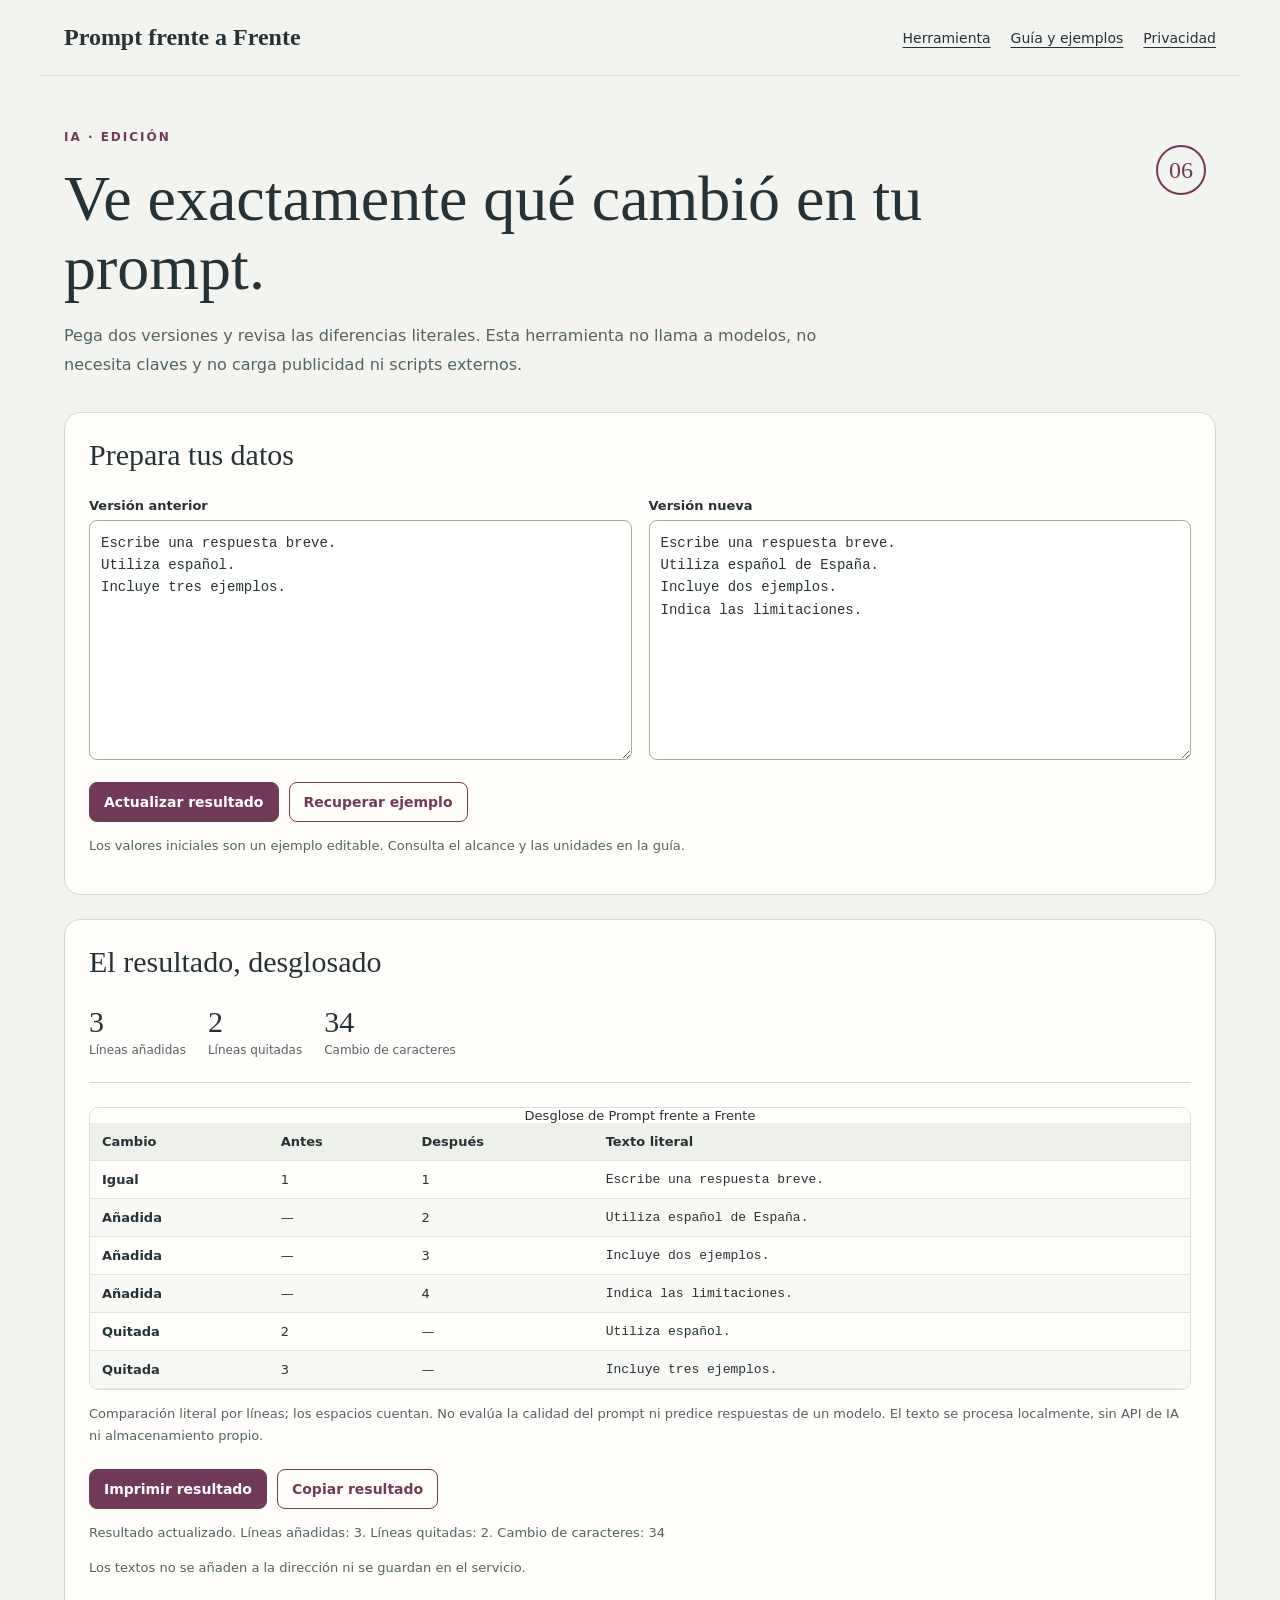
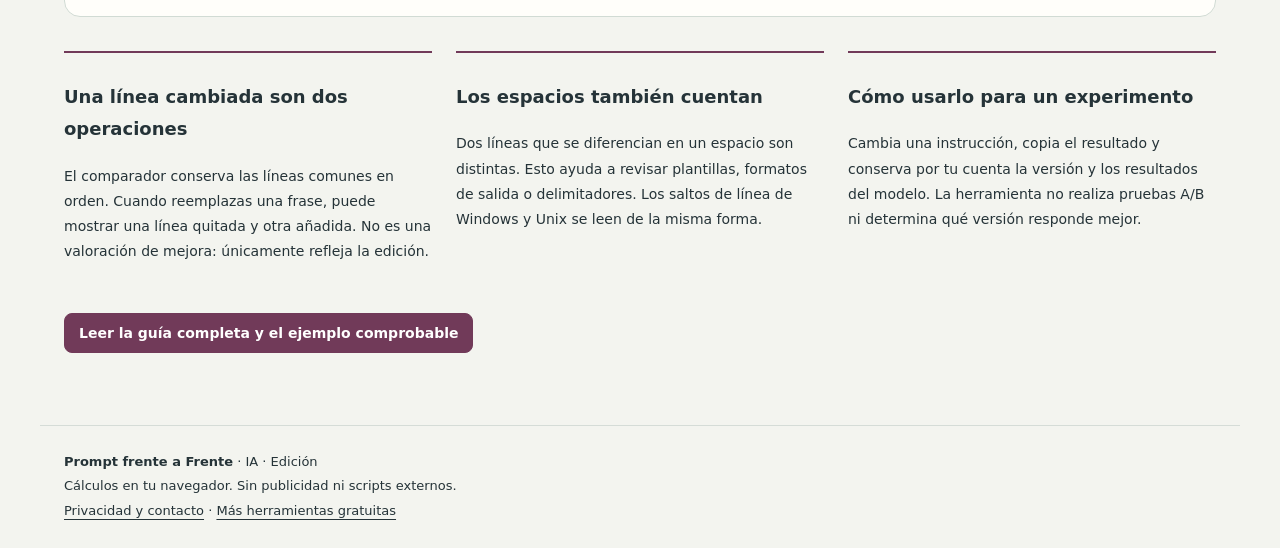
==== index.html @ 3a7e93ca "Publicar Prompt frente a Frente completa" ====
<!doctype html><html lang="es"><head><meta charset="utf-8"><meta name="viewport" content="width=device-width,initial-scale=1"><meta name="theme-color" content="#713a59"><title>Comparador local de prompts: diferencias línea por línea | Prompt frente a Frente</title><meta name="description" content="Compara dos versiones de un prompt por líneas. Ve añadidos, eliminados y caracteres sin API de IA, sin cuentas y sin guardar el texto en el servicio."><link rel="canonical" href="https://ilga25.github.io/prompt-frente-a-frente/"><link rel="icon" href="favicon.svg" type="image/svg+xml"><link rel="stylesheet" href="style.css"><style>:root{--accent:#713a59}</style><script src="math.js" defer></script><script src="app.js" defer></script><script id="tool-config" type="application/json">{"slug": "prompt-frente-a-frente", "name": "Prompt frente a Frente", "kind": "prompts", "category": "IA · Edición", "color": "#713a59", "noAds": true, "title": "Comparador local de prompts: diferencias línea por línea", "description": "Compara dos versiones de un prompt por líneas. Ve añadidos, eliminados y caracteres sin API de IA, sin cuentas y sin guardar el texto en el servicio.", "hero": "Ve exactamente qué cambió en tu prompt.", "intro": "Pega dos versiones y revisa las diferencias literales. Esta herramienta no llama a modelos, no necesita claves y no carga publicidad ni scripts externos.", "fields": [["before", "Versión anterior", "Escribe una respuesta breve.\nUtiliza español.\nIncluye tres ejemplos.", 0, 20000, "text"], ["after", "Versión nueva", "Escribe una respuesta breve.\nUtiliza español de España.\nIncluye dos ejemplos.\nIndica las limitaciones.", 0, 20000, "text"]], "guide": [["Una línea cambiada son dos operaciones", "El comparador conserva las líneas comunes en orden. Cuando reemplazas una frase, puede mostrar una línea quitada y otra añadida. No es una valoración de mejora: únicamente refleja la edición."], ["Los espacios también cuentan", "Dos líneas que se diferencian en un espacio son distintas. Esto ayuda a revisar plantillas, formatos de salida o delimitadores. Los saltos de línea de Windows y Unix se leen de la misma forma."], ["Cómo usarlo para un experimento", "Cambia una instrucción, copia el resultado y conserva por tu cuenta la versión y los resultados del modelo. La herramienta no realiza pruebas A/B ni determina qué versión responde mejor."], ["Procesamiento local", "La comparación se ejecuta en el navegador y no utiliza una API de IA. No guardamos los textos en una base de datos ni los añadimos al enlace. Esta web no incluye publicidad ni bibliotecas externas. El alojamiento sigue recibiendo los datos técnicos necesarios para servir la página."], ["Límites para mantenerlo ágil", "Admite hasta 20.000 caracteres y 250 líneas por versión. Para documentos mayores, divide el texto por secciones. El resultado puede imprimirse o copiarse como texto; comprueba dónde lo pegas si contiene información confidencial."], ["Ejemplo comprobable", "Si una versión tiene las líneas A y B, y la siguiente conserva A pero sustituye B por C, el resultado contiene una línea común, una eliminada y una añadida. No considera equivalentes B y C aunque signifiquen algo parecido."]]}</script><script type="application/ld+json">{"@context": "https://schema.org", "@type": "WebApplication", "name": "Prompt frente a Frente", "url": "https://ilga25.github.io/prompt-frente-a-frente/", "description": "Compara dos versiones de un prompt por líneas. Ve añadidos, eliminados y caracteres sin API de IA, sin cuentas y sin guardar el texto en el servicio.", "inLanguage": "es", "operatingSystem": "Any", "applicationCategory": "UtilitiesApplication", "offers": {"@type": "Offer", "price": "0", "priceCurrency": "EUR"}}</script></head><body class="prompt-tool"><a href="#main" class="skip">Saltar al contenido</a><header><a href="./">Prompt frente a Frente</a><nav aria-label="Principal"><a href="./">Herramienta</a><a href="guia.html">Guía y ejemplos</a><a href="privacidad.html">Privacidad</a></nav></header><main id="main"><section class="hero"><div class="badge" aria-hidden="true">06</div><p class="eyebrow">IA · Edición</p><h1>Ve exactamente qué cambió en tu prompt.</h1><p class="intro">Pega dos versiones y revisa las diferencias literales. Esta herramienta no llama a modelos, no necesita claves y no carga publicidad ni scripts externos.</p></section><div class="workspace"><section class="panel inputs"><h2>Prepara tus datos</h2><form id="form"><div class="fields"><label class="field text-field">Versión anterior<textarea id="before" maxlength="20000" spellcheck="false">Escribe una respuesta breve.
Utiliza español.
Incluye tres ejemplos.</textarea></label><label class="field text-field">Versión nueva<textarea id="after" maxlength="20000" spellcheck="false">Escribe una respuesta breve.
Utiliza español de España.
Incluye dos ejemplos.
Indica las limitaciones.</textarea></label></div><div class="actions"><button type="submit">Actualizar resultado</button><button id="reset" class="secondary" type="button">Recuperar ejemplo</button></div></form><p class="small">Los valores iniciales son un ejemplo editable. Consulta el alcance y las unidades en la guía.</p></section><section class="panel output"><h2>El resultado, desglosado</h2><noscript>Activa JavaScript para utilizar la herramienta. La guía se puede consultar sin JavaScript.</noscript><p id="error" role="alert" hidden></p><div id="result"><div id="metrics" class="metrics"></div><div class="table-wrap"><table><caption>Desglose de Prompt frente a Frente</caption><thead><tr id="head-row"></tr></thead><tbody id="body-rows"></tbody></table></div><p id="note" class="small"></p></div><div class="actions"><button id="print" type="button">Imprimir resultado</button><button id="copy" type="button" class="secondary">Copiar resultado</button></div><p id="feedback" role="status" class="small"></p><textarea id="copy-field" aria-label="Contenido para copiar" readonly hidden></textarea><p id="status" role="status" class="small"></p><p class="small share-note">Los textos no se añaden a la dirección ni se guardan en el servicio.</p></section></div><section class="cards"><article><h3>Una línea cambiada son dos operaciones</h3><p>El comparador conserva las líneas comunes en orden. Cuando reemplazas una frase, puede mostrar una línea quitada y otra añadida. No es una valoración de mejora: únicamente refleja la edición.</p></article><article><h3>Los espacios también cuentan</h3><p>Dos líneas que se diferencian en un espacio son distintas. Esto ayuda a revisar plantillas, formatos de salida o delimitadores. Los saltos de línea de Windows y Unix se leen de la misma forma.</p></article><article><h3>Cómo usarlo para un experimento</h3><p>Cambia una instrucción, copia el resultado y conserva por tu cuenta la versión y los resultados del modelo. La herramienta no realiza pruebas A/B ni determina qué versión responde mejor.</p></article></section><p class="guide-link"><a class="button" href="guia.html">Leer la guía completa y el ejemplo comprobable</a></p></main><footer><strong>Prompt frente a Frente</strong> · IA · Edición<br>Cálculos en tu navegador. Sin publicidad ni scripts externos.<br><a href="privacidad.html">Privacidad y contacto</a> · <a href="https://ilga25.github.io/herramientas.html">Más herramientas gratuitas</a></footer></body></html>
---- style.css ----
:root{font-family:system-ui,sans-serif;color:#253338;background:#f3f4ef;font-synthesis:none;--accent:#155e63}*{box-sizing:border-box}body{margin:0}a{color:inherit;text-underline-offset:4px}header,main,footer{max-width:1200px;margin:auto;padding:24px}header{display:flex;justify-content:space-between;align-items:center;gap:20px;border-bottom:1px solid #d5dcd7}header>a{font:700 24px Georgia,serif;text-decoration:none}nav{display:flex;flex-wrap:wrap;gap:20px;font-size:14px}.eyebrow{text-transform:uppercase;letter-spacing:2px;font-size:12px;color:var(--accent);font-weight:750;margin-top:30px}h1{font:clamp(40px,5vw,65px)/1.08 Georgia,serif;font-weight:400;max-width:900px;margin:20px 0}h2{font:30px/1.2 Georgia,serif}h3{font-size:18px}.intro{max-width:760px;line-height:1.8;color:#526265}.hero{position:relative;padding-right:70px}.badge{position:absolute;right:10px;top:15px;width:50px;height:50px;border:2px solid var(--accent);color:var(--accent);border-radius:50%;display:grid;place-items:center;font:24px Georgia,serif}.workspace{display:grid;grid-template-columns:minmax(300px,.75fr) minmax(430px,1.35fr);gap:24px;margin:32px 0}.panel{min-width:0;background:#fffefa;border:1px solid #d1dbd4;border-radius:16px;padding:24px}.panel h2{margin-top:0}.fields{display:grid;grid-template-columns:1fr 1fr;gap:17px}.field{font-size:13px;font-weight:650;display:block}.field input,.field select,.field textarea{display:block;width:100%;min-width:0;margin:7px 0 0;border:1px solid #9eaea5;border-radius:8px;background:white;font:16px system-ui;color:#253338;padding:11px}.field textarea{min-height:240px;resize:vertical;font:14px/1.6 ui-monospace,monospace}.text-field{grid-column:1/-1}input:focus,textarea:focus,button:focus-visible{outline:3px solid color-mix(in srgb,var(--accent) 35%,white);outline-offset:2px}.actions{display:flex;gap:10px;flex-wrap:wrap;margin-top:22px}button,.button{border:1px solid var(--accent);border-radius:8px;background:var(--accent);color:white;padding:11px 14px;font:600 14px system-ui;cursor:pointer;text-decoration:none;display:inline-block}button.secondary{background:transparent;color:var(--accent)}button:disabled{opacity:.45;cursor:default}.small{font-size:13px;line-height:1.7;color:#526265}.metrics{display:flex;flex-wrap:wrap;gap:22px;padding:0 0 24px;border-bottom:1px solid #d1dbd4;margin-bottom:24px}.metrics div{max-width:100%}.metrics strong{display:block;font:30px Georgia,serif;overflow-wrap:anywhere}.metrics span{font-size:12px;color:#526265}.table-wrap{overflow:auto;max-height:680px;border:1px solid #dae0da;border-radius:9px}table{border-collapse:collapse;width:100%;font-size:13px}th,td{border-bottom:1px solid #e0e6e0;padding:11px 12px;text-align:left;vertical-align:top}thead{background:#eef1e9;position:sticky;top:0}tbody th{font-weight:600}tbody tr:nth-child(even){background:#f8f9f4}td{white-space:pre-wrap;overflow-wrap:anywhere;max-width:500px}#error{background:#fbece3;color:#833e20;border-left:4px solid #af5b32;padding:18px;line-height:1.6}#copy-field{width:100%;min-height:100px;font:13px monospace}.reading{max-width:790px;line-height:1.85}.reading h2{margin-top:34px}.cards{display:grid;grid-template-columns:repeat(3,1fr);gap:24px;margin:34px 0}.cards article{border-top:2px solid var(--accent);padding-top:10px;font-size:14px;line-height:1.8}footer{border-top:1px solid #d5dcd7;margin-top:32px;font-size:13px;line-height:1.9}.skip{position:absolute;top:-100px}.skip:focus{top:10px;background:white;padding:14px;z-index:10}[hidden]{display:none!important}.prompt-tool .workspace{grid-template-columns:1fr}.prompt-tool .fields{grid-template-columns:1fr 1fr}.prompt-tool .text-field{grid-column:auto}.prompt-tool .table-wrap td:last-child{min-width:280px;max-width:750px;font-family:ui-monospace,monospace}.prompt-tool .table-wrap{max-height:800px}@media(max-width:850px){.workspace{grid-template-columns:1fr}.cards{grid-template-columns:1fr}.prompt-tool .fields{grid-template-columns:1fr}.hero{padding-right:0}.badge{display:none}header{align-items:flex-start;flex-direction:column}h1{font-size:43px}}@media(max-width:420px){header,main,footer{padding:18px}.panel{padding:17px}.fields{grid-template-columns:1fr}nav{gap:14px}}@media print{body{background:white}header,footer,.hero,.inputs,.actions,.small.share-note,.cards,#feedback,#copy-field,.guide-link{display:none}.workspace{display:block}.panel{border:0;padding:0}.table-wrap{max-height:none;overflow:visible;border:0}thead{position:static}tr{break-inside:avoid}table{font-size:10px}main{padding:0}.metrics strong{font-size:24px}}
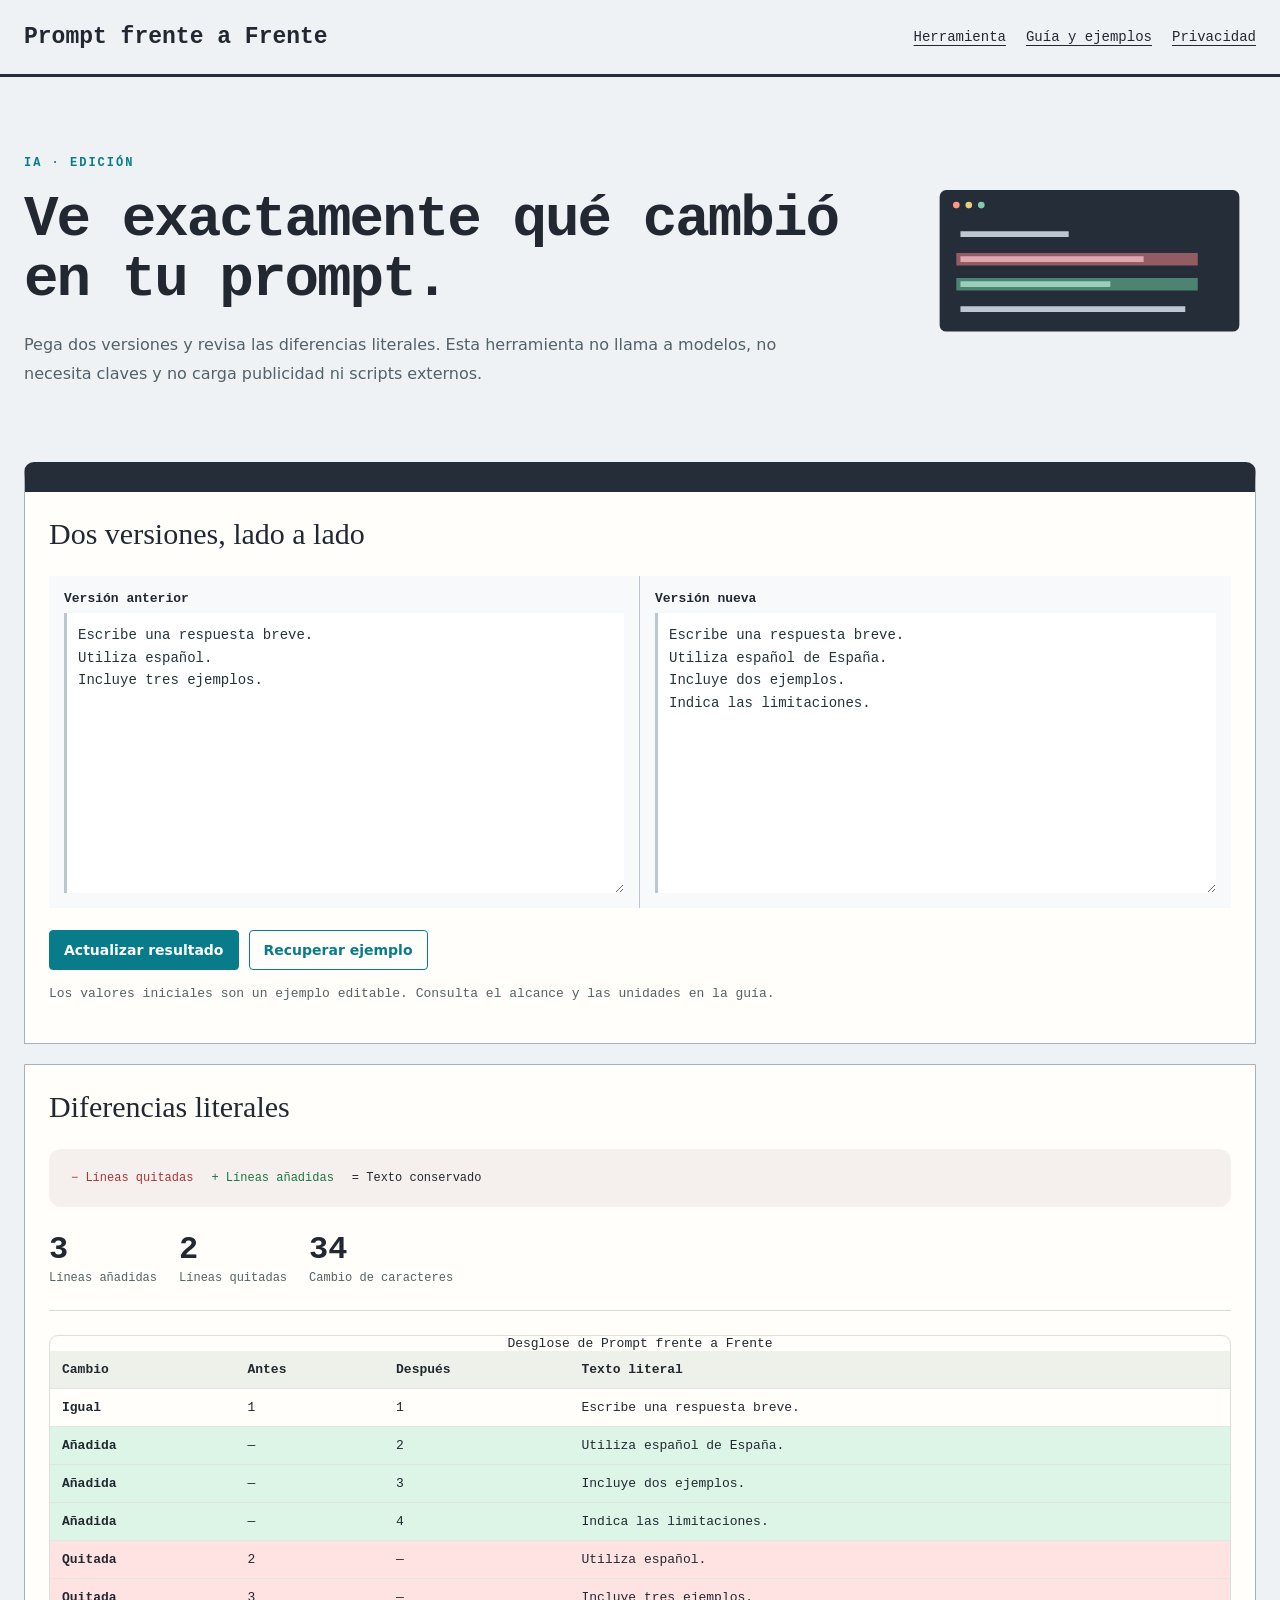
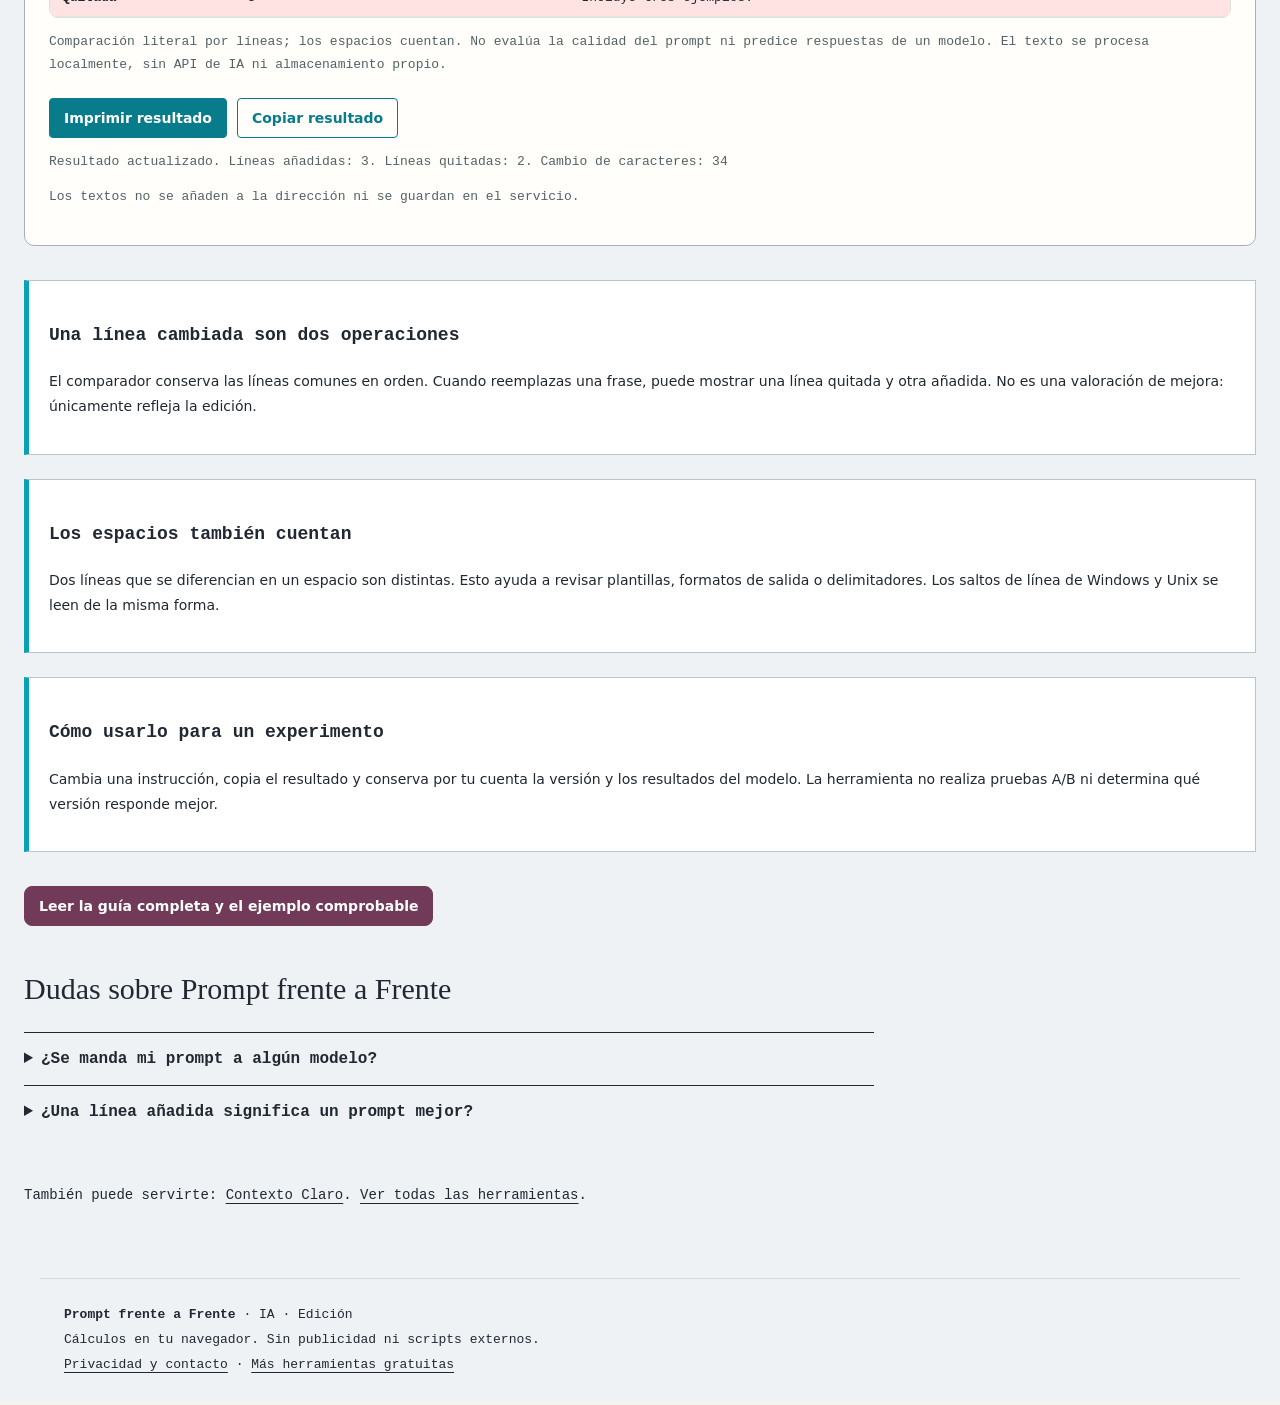
==== commit 825c4e75: "Identidad visual y SEO de Prompt frente a Frente" ====
--- a/index.html
+++ b/index.html
@@ -1,6 +1,6 @@
-<!doctype html><html lang="es"><head><meta charset="utf-8"><meta name="viewport" content="width=device-width,initial-scale=1"><meta name="theme-color" content="#713a59"><title>Comparador local de prompts: diferencias línea por línea | Prompt frente a Frente</title><meta name="description" content="Compara dos versiones de un prompt por líneas. Ve añadidos, eliminados y caracteres sin API de IA, sin cuentas y sin guardar el texto en el servicio."><link rel="canonical" href="https://ilga25.github.io/prompt-frente-a-frente/"><link rel="icon" href="favicon.svg" type="image/svg+xml"><link rel="stylesheet" href="style.css"><style>:root{--accent:#713a59}</style><script src="math.js" defer></script><script src="app.js" defer></script><script id="tool-config" type="application/json">{"slug": "prompt-frente-a-frente", "name": "Prompt frente a Frente", "kind": "prompts", "category": "IA · Edición", "color": "#713a59", "noAds": true, "title": "Comparador local de prompts: diferencias línea por línea", "description": "Compara dos versiones de un prompt por líneas. Ve añadidos, eliminados y caracteres sin API de IA, sin cuentas y sin guardar el texto en el servicio.", "hero": "Ve exactamente qué cambió en tu prompt.", "intro": "Pega dos versiones y revisa las diferencias literales. Esta herramienta no llama a modelos, no necesita claves y no carga publicidad ni scripts externos.", "fields": [["before", "Versión anterior", "Escribe una respuesta breve.\nUtiliza español.\nIncluye tres ejemplos.", 0, 20000, "text"], ["after", "Versión nueva", "Escribe una respuesta breve.\nUtiliza español de España.\nIncluye dos ejemplos.\nIndica las limitaciones.", 0, 20000, "text"]], "guide": [["Una línea cambiada son dos operaciones", "El comparador conserva las líneas comunes en orden. Cuando reemplazas una frase, puede mostrar una línea quitada y otra añadida. No es una valoración de mejora: únicamente refleja la edición."], ["Los espacios también cuentan", "Dos líneas que se diferencian en un espacio son distintas. Esto ayuda a revisar plantillas, formatos de salida o delimitadores. Los saltos de línea de Windows y Unix se leen de la misma forma."], ["Cómo usarlo para un experimento", "Cambia una instrucción, copia el resultado y conserva por tu cuenta la versión y los resultados del modelo. La herramienta no realiza pruebas A/B ni determina qué versión responde mejor."], ["Procesamiento local", "La comparación se ejecuta en el navegador y no utiliza una API de IA. No guardamos los textos en una base de datos ni los añadimos al enlace. Esta web no incluye publicidad ni bibliotecas externas. El alojamiento sigue recibiendo los datos técnicos necesarios para servir la página."], ["Límites para mantenerlo ágil", "Admite hasta 20.000 caracteres y 250 líneas por versión. Para documentos mayores, divide el texto por secciones. El resultado puede imprimirse o copiarse como texto; comprueba dónde lo pegas si contiene información confidencial."], ["Ejemplo comprobable", "Si una versión tiene las líneas A y B, y la siguiente conserva A pero sustituye B por C, el resultado contiene una línea común, una eliminada y una añadida. No considera equivalentes B y C aunque signifiquen algo parecido."]]}</script><script type="application/ld+json">{"@context": "https://schema.org", "@type": "WebApplication", "name": "Prompt frente a Frente", "url": "https://ilga25.github.io/prompt-frente-a-frente/", "description": "Compara dos versiones de un prompt por líneas. Ve añadidos, eliminados y caracteres sin API de IA, sin cuentas y sin guardar el texto en el servicio.", "inLanguage": "es", "operatingSystem": "Any", "applicationCategory": "UtilitiesApplication", "offers": {"@type": "Offer", "price": "0", "priceCurrency": "EUR"}}</script></head><body class="prompt-tool"><a href="#main" class="skip">Saltar al contenido</a><header><a href="./">Prompt frente a Frente</a><nav aria-label="Principal"><a href="./">Herramienta</a><a href="guia.html">Guía y ejemplos</a><a href="privacidad.html">Privacidad</a></nav></header><main id="main"><section class="hero"><div class="badge" aria-hidden="true">06</div><p class="eyebrow">IA · Edición</p><h1>Ve exactamente qué cambió en tu prompt.</h1><p class="intro">Pega dos versiones y revisa las diferencias literales. Esta herramienta no llama a modelos, no necesita claves y no carga publicidad ni scripts externos.</p></section><div class="workspace"><section class="panel inputs"><h2>Prepara tus datos</h2><form id="form"><div class="fields"><label class="field text-field">Versión anterior<textarea id="before" maxlength="20000" spellcheck="false">Escribe una respuesta breve.
+<!doctype html><html lang="es"><head><meta charset="utf-8"><meta name="viewport" content="width=device-width,initial-scale=1"><meta name="theme-color" content="#713a59"><title>Comparador local de prompts: diferencias línea por línea | Prompt frente a Frente</title><meta name="description" content="Compara dos versiones de un prompt por líneas. Ve añadidos, eliminados y caracteres sin API de IA, sin cuentas y sin guardar el texto en el servicio."><link rel="canonical" href="https://ilga25.github.io/prompt-frente-a-frente/"><link rel="icon" href="favicon.svg" type="image/svg+xml"><link rel="stylesheet" href="style.css"><style>:root{--accent:#713a59}</style><script src="math.js" defer></script><script src="app.js" defer></script><script id="tool-config" type="application/json">{"slug": "prompt-frente-a-frente", "name": "Prompt frente a Frente", "kind": "prompts", "category": "IA · Edición", "color": "#713a59", "noAds": true, "title": "Comparador local de prompts: diferencias línea por línea", "description": "Compara dos versiones de un prompt por líneas. Ve añadidos, eliminados y caracteres sin API de IA, sin cuentas y sin guardar el texto en el servicio.", "hero": "Ve exactamente qué cambió en tu prompt.", "intro": "Pega dos versiones y revisa las diferencias literales. Esta herramienta no llama a modelos, no necesita claves y no carga publicidad ni scripts externos.", "fields": [["before", "Versión anterior", "Escribe una respuesta breve.\nUtiliza español.\nIncluye tres ejemplos.", 0, 20000, "text"], ["after", "Versión nueva", "Escribe una respuesta breve.\nUtiliza español de España.\nIncluye dos ejemplos.\nIndica las limitaciones.", 0, 20000, "text"]], "guide": [["Una línea cambiada son dos operaciones", "El comparador conserva las líneas comunes en orden. Cuando reemplazas una frase, puede mostrar una línea quitada y otra añadida. No es una valoración de mejora: únicamente refleja la edición."], ["Los espacios también cuentan", "Dos líneas que se diferencian en un espacio son distintas. Esto ayuda a revisar plantillas, formatos de salida o delimitadores. Los saltos de línea de Windows y Unix se leen de la misma forma."], ["Cómo usarlo para un experimento", "Cambia una instrucción, copia el resultado y conserva por tu cuenta la versión y los resultados del modelo. La herramienta no realiza pruebas A/B ni determina qué versión responde mejor."], ["Procesamiento local", "La comparación se ejecuta en el navegador y no utiliza una API de IA. No guardamos los textos en una base de datos ni los añadimos al enlace. Esta web no incluye publicidad ni bibliotecas externas. El alojamiento sigue recibiendo los datos técnicos necesarios para servir la página."], ["Límites para mantenerlo ágil", "Admite hasta 20.000 caracteres y 250 líneas por versión. Para documentos mayores, divide el texto por secciones. El resultado puede imprimirse o copiarse como texto; comprueba dónde lo pegas si contiene información confidencial."], ["Ejemplo comprobable", "Si una versión tiene las líneas A y B, y la siguiente conserva A pero sustituye B por C, el resultado contiene una línea común, una eliminada y una añadida. No considera equivalentes B y C aunque signifiquen algo parecido."]]}</script><script type="application/ld+json">{"@context": "https://schema.org", "@type": "WebApplication", "name": "Prompt frente a Frente", "url": "https://ilga25.github.io/prompt-frente-a-frente/", "description": "Compara dos versiones de un prompt por líneas. Ve añadidos, eliminados y caracteres sin API de IA, sin cuentas y sin guardar el texto en el servicio.", "inLanguage": "es", "operatingSystem": "Any", "applicationCategory": "UtilitiesApplication", "offers": {"@type": "Offer", "price": "0", "priceCurrency": "EUR"}}</script><meta property="og:type" content="website"><meta property="og:locale" content="es_ES"><meta property="og:url" content="https://ilga25.github.io/prompt-frente-a-frente/"><meta property="og:title" content="Comparador local de prompts: diferencias línea por línea | Prompt frente a Frente"><meta name="twitter:card" content="summary"><meta property="og:description" content="Compara dos versiones de un prompt por líneas. Ve añadidos, eliminados y caracteres sin API de IA, sin cuentas y sin guardar el texto en el servicio."></head><body class="theme-prompts prompt-tool"><a href="#main" class="skip">Saltar al contenido</a><header><a href="./">Prompt frente a Frente</a><nav aria-label="Principal"><a href="./">Herramienta</a><a href="guia.html">Guía y ejemplos</a><a href="privacidad.html">Privacidad</a></nav></header><main id="main"><section class="hero"><div class="hero-copy"><p class="eyebrow">IA · Edición</p><h1>Ve exactamente qué cambió en tu prompt.</h1><p class="intro">Pega dos versiones y revisa las diferencias literales. Esta herramienta no llama a modelos, no necesita claves y no carga publicidad ni scripts externos.</p></div><div class="brand-art" aria-hidden="true"><svg viewBox="0 0 400 230"><rect x="20" y="25" width="360" height="170" rx="8" fill="#242d38"/><circle cx="40" cy="43" r="4" fill="#ff9683"/><circle cx="55" cy="43" r="4" fill="#e7cd7c"/><circle cx="70" cy="43" r="4" fill="#84cbae"/><path d="M45 78h130M45 108h220M45 138h180M45 168h270" stroke="#bdc6d1" stroke-width="7"/><path d="M40 108h290" stroke="#ff8c8c" stroke-width="15" opacity=".5"/><path d="M40 138h290" stroke="#74d8aa" stroke-width="15" opacity=".5"/></svg></div></section><div class="workspace"><section class="panel inputs"><h2>Dos versiones, lado a lado</h2><form id="form"><div class="fields"><label class="field text-field">Versión anterior<textarea id="before" maxlength="20000" spellcheck="false">Escribe una respuesta breve.
 Utiliza español.
 Incluye tres ejemplos.</textarea></label><label class="field text-field">Versión nueva<textarea id="after" maxlength="20000" spellcheck="false">Escribe una respuesta breve.
 Utiliza español de España.
 Incluye dos ejemplos.
-Indica las limitaciones.</textarea></label></div><div class="actions"><button type="submit">Actualizar resultado</button><button id="reset" class="secondary" type="button">Recuperar ejemplo</button></div></form><p class="small">Los valores iniciales son un ejemplo editable. Consulta el alcance y las unidades en la guía.</p></section><section class="panel output"><h2>El resultado, desglosado</h2><noscript>Activa JavaScript para utilizar la herramienta. La guía se puede consultar sin JavaScript.</noscript><p id="error" role="alert" hidden></p><div id="result"><div id="metrics" class="metrics"></div><div class="table-wrap"><table><caption>Desglose de Prompt frente a Frente</caption><thead><tr id="head-row"></tr></thead><tbody id="body-rows"></tbody></table></div><p id="note" class="small"></p></div><div class="actions"><button id="print" type="button">Imprimir resultado</button><button id="copy" type="button" class="secondary">Copiar resultado</button></div><p id="feedback" role="status" class="small"></p><textarea id="copy-field" aria-label="Contenido para copiar" readonly hidden></textarea><p id="status" role="status" class="small"></p><p class="small share-note">Los textos no se añaden a la dirección ni se guardan en el servicio.</p></section></div><section class="cards"><article><h3>Una línea cambiada son dos operaciones</h3><p>El comparador conserva las líneas comunes en orden. Cuando reemplazas una frase, puede mostrar una línea quitada y otra añadida. No es una valoración de mejora: únicamente refleja la edición.</p></article><article><h3>Los espacios también cuentan</h3><p>Dos líneas que se diferencian en un espacio son distintas. Esto ayuda a revisar plantillas, formatos de salida o delimitadores. Los saltos de línea de Windows y Unix se leen de la misma forma.</p></article><article><h3>Cómo usarlo para un experimento</h3><p>Cambia una instrucción, copia el resultado y conserva por tu cuenta la versión y los resultados del modelo. La herramienta no realiza pruebas A/B ni determina qué versión responde mejor.</p></article></section><p class="guide-link"><a class="button" href="guia.html">Leer la guía completa y el ejemplo comprobable</a></p></main><footer><strong>Prompt frente a Frente</strong> · IA · Edición<br>Cálculos en tu navegador. Sin publicidad ni scripts externos.<br><a href="privacidad.html">Privacidad y contacto</a> · <a href="https://ilga25.github.io/herramientas.html">Más herramientas gratuitas</a></footer></body></html>+Indica las limitaciones.</textarea></label></div><div class="actions"><button type="submit">Actualizar resultado</button><button id="reset" class="secondary" type="button">Recuperar ejemplo</button></div></form><p class="small">Los valores iniciales son un ejemplo editable. Consulta el alcance y las unidades en la guía.</p></section><section class="panel output"><h2>Diferencias literales</h2><noscript>Activa JavaScript para utilizar la herramienta. La guía se puede consultar sin JavaScript.</noscript><p id="error" role="alert" hidden></p><div id="result"><div id="feature-viz"></div><div id="metrics" class="metrics"></div><div class="table-wrap"><table><caption>Desglose de Prompt frente a Frente</caption><thead><tr id="head-row"></tr></thead><tbody id="body-rows"></tbody></table></div><p id="note" class="small"></p></div><div class="actions"><button id="print" type="button">Imprimir resultado</button><button id="copy" type="button" class="secondary">Copiar resultado</button></div><p id="feedback" role="status" class="small"></p><textarea id="copy-field" aria-label="Contenido para copiar" readonly hidden></textarea><p id="status" role="status" class="small"></p><p class="small share-note">Los textos no se añaden a la dirección ni se guardan en el servicio.</p></section></div><section class="cards"><article><h3>Una línea cambiada son dos operaciones</h3><p>El comparador conserva las líneas comunes en orden. Cuando reemplazas una frase, puede mostrar una línea quitada y otra añadida. No es una valoración de mejora: únicamente refleja la edición.</p></article><article><h3>Los espacios también cuentan</h3><p>Dos líneas que se diferencian en un espacio son distintas. Esto ayuda a revisar plantillas, formatos de salida o delimitadores. Los saltos de línea de Windows y Unix se leen de la misma forma.</p></article><article><h3>Cómo usarlo para un experimento</h3><p>Cambia una instrucción, copia el resultado y conserva por tu cuenta la versión y los resultados del modelo. La herramienta no realiza pruebas A/B ni determina qué versión responde mejor.</p></article></section><p class="guide-link"><a class="button" href="guia.html">Leer la guía completa y el ejemplo comprobable</a></p><!-- EXTRA IDENTIDAD --><section class="faq-custom"><h2>Dudas sobre Prompt frente a Frente</h2><details><summary>¿Se manda mi prompt a algún modelo?</summary><p>No. La comparación se ejecuta en el navegador sin API de IA y sin anuncios o scripts externos.</p></details><details><summary>¿Una línea añadida significa un prompt mejor?</summary><p>No. El comparador detecta cambios literales; la calidad se valida probando el comportamiento del modelo por separado.</p></details></section><p class="related-tool">También puede servirte: <a href="https://ilga25.github.io/contexto-claro/">Contexto Claro</a>. <a href="https://ilga25.github.io/herramientas.html">Ver todas las herramientas</a>.</p><!-- FIN EXTRA IDENTIDAD --></main><footer><strong>Prompt frente a Frente</strong> · IA · Edición<br>Cálculos en tu navegador. Sin publicidad ni scripts externos.<br><a href="privacidad.html">Privacidad y contacto</a> · <a href="https://ilga25.github.io/herramientas.html">Más herramientas gratuitas</a></footer></body></html>
--- a/style.css
+++ b/style.css
@@ -1 +1,13 @@
-:root{font-family:system-ui,sans-serif;color:#253338;background:#f3f4ef;font-synthesis:none;--accent:#155e63}*{box-sizing:border-box}body{margin:0}a{color:inherit;text-underline-offset:4px}header,main,footer{max-width:1200px;margin:auto;padding:24px}header{display:flex;justify-content:space-between;align-items:center;gap:20px;border-bottom:1px solid #d5dcd7}header>a{font:700 24px Georgia,serif;text-decoration:none}nav{display:flex;flex-wrap:wrap;gap:20px;font-size:14px}.eyebrow{text-transform:uppercase;letter-spacing:2px;font-size:12px;color:var(--accent);font-weight:750;margin-top:30px}h1{font:clamp(40px,5vw,65px)/1.08 Georgia,serif;font-weight:400;max-width:900px;margin:20px 0}h2{font:30px/1.2 Georgia,serif}h3{font-size:18px}.intro{max-width:760px;line-height:1.8;color:#526265}.hero{position:relative;padding-right:70px}.badge{position:absolute;right:10px;top:15px;width:50px;height:50px;border:2px solid var(--accent);color:var(--accent);border-radius:50%;display:grid;place-items:center;font:24px Georgia,serif}.workspace{display:grid;grid-template-columns:minmax(300px,.75fr) minmax(430px,1.35fr);gap:24px;margin:32px 0}.panel{min-width:0;background:#fffefa;border:1px solid #d1dbd4;border-radius:16px;padding:24px}.panel h2{margin-top:0}.fields{display:grid;grid-template-columns:1fr 1fr;gap:17px}.field{font-size:13px;font-weight:650;display:block}.field input,.field select,.field textarea{display:block;width:100%;min-width:0;margin:7px 0 0;border:1px solid #9eaea5;border-radius:8px;background:white;font:16px system-ui;color:#253338;padding:11px}.field textarea{min-height:240px;resize:vertical;font:14px/1.6 ui-monospace,monospace}.text-field{grid-column:1/-1}input:focus,textarea:focus,button:focus-visible{outline:3px solid color-mix(in srgb,var(--accent) 35%,white);outline-offset:2px}.actions{display:flex;gap:10px;flex-wrap:wrap;margin-top:22px}button,.button{border:1px solid var(--accent);border-radius:8px;background:var(--accent);color:white;padding:11px 14px;font:600 14px system-ui;cursor:pointer;text-decoration:none;display:inline-block}button.secondary{background:transparent;color:var(--accent)}button:disabled{opacity:.45;cursor:default}.small{font-size:13px;line-height:1.7;color:#526265}.metrics{display:flex;flex-wrap:wrap;gap:22px;padding:0 0 24px;border-bottom:1px solid #d1dbd4;margin-bottom:24px}.metrics div{max-width:100%}.metrics strong{display:block;font:30px Georgia,serif;overflow-wrap:anywhere}.metrics span{font-size:12px;color:#526265}.table-wrap{overflow:auto;max-height:680px;border:1px solid #dae0da;border-radius:9px}table{border-collapse:collapse;width:100%;font-size:13px}th,td{border-bottom:1px solid #e0e6e0;padding:11px 12px;text-align:left;vertical-align:top}thead{background:#eef1e9;position:sticky;top:0}tbody th{font-weight:600}tbody tr:nth-child(even){background:#f8f9f4}td{white-space:pre-wrap;overflow-wrap:anywhere;max-width:500px}#error{background:#fbece3;color:#833e20;border-left:4px solid #af5b32;padding:18px;line-height:1.6}#copy-field{width:100%;min-height:100px;font:13px monospace}.reading{max-width:790px;line-height:1.85}.reading h2{margin-top:34px}.cards{display:grid;grid-template-columns:repeat(3,1fr);gap:24px;margin:34px 0}.cards article{border-top:2px solid var(--accent);padding-top:10px;font-size:14px;line-height:1.8}footer{border-top:1px solid #d5dcd7;margin-top:32px;font-size:13px;line-height:1.9}.skip{position:absolute;top:-100px}.skip:focus{top:10px;background:white;padding:14px;z-index:10}[hidden]{display:none!important}.prompt-tool .workspace{grid-template-columns:1fr}.prompt-tool .fields{grid-template-columns:1fr 1fr}.prompt-tool .text-field{grid-column:auto}.prompt-tool .table-wrap td:last-child{min-width:280px;max-width:750px;font-family:ui-monospace,monospace}.prompt-tool .table-wrap{max-height:800px}@media(max-width:850px){.workspace{grid-template-columns:1fr}.cards{grid-template-columns:1fr}.prompt-tool .fields{grid-template-columns:1fr}.hero{padding-right:0}.badge{display:none}header{align-items:flex-start;flex-direction:column}h1{font-size:43px}}@media(max-width:420px){header,main,footer{padding:18px}.panel{padding:17px}.fields{grid-template-columns:1fr}nav{gap:14px}}@media print{body{background:white}header,footer,.hero,.inputs,.actions,.small.share-note,.cards,#feedback,#copy-field,.guide-link{display:none}.workspace{display:block}.panel{border:0;padding:0}.table-wrap{max-height:none;overflow:visible;border:0}thead{position:static}tr{break-inside:avoid}table{font-size:10px}main{padding:0}.metrics strong{font-size:24px}}
+:root{font-family:system-ui,sans-serif;color:#253338;background:#f3f4ef;font-synthesis:none;--accent:#155e63}*{box-sizing:border-box}body{margin:0}a{color:inherit;text-underline-offset:4px}header,main,footer{max-width:1200px;margin:auto;padding:24px}header{display:flex;justify-content:space-between;align-items:center;gap:20px;border-bottom:1px solid #d5dcd7}header>a{font:700 24px Georgia,serif;text-decoration:none}nav{display:flex;flex-wrap:wrap;gap:20px;font-size:14px}.eyebrow{text-transform:uppercase;letter-spacing:2px;font-size:12px;color:var(--accent);font-weight:750;margin-top:30px}h1{font:clamp(40px,5vw,65px)/1.08 Georgia,serif;font-weight:400;max-width:900px;margin:20px 0}h2{font:30px/1.2 Georgia,serif}h3{font-size:18px}.intro{max-width:760px;line-height:1.8;color:#526265}.hero{position:relative;padding-right:70px}.badge{position:absolute;right:10px;top:15px;width:50px;height:50px;border:2px solid var(--accent);color:var(--accent);border-radius:50%;display:grid;place-items:center;font:24px Georgia,serif}.workspace{display:grid;grid-template-columns:minmax(300px,.75fr) minmax(430px,1.35fr);gap:24px;margin:32px 0}.panel{min-width:0;background:#fffefa;border:1px solid #d1dbd4;border-radius:16px;padding:24px}.panel h2{margin-top:0}.fields{display:grid;grid-template-columns:1fr 1fr;gap:17px}.field{font-size:13px;font-weight:650;display:block}.field input,.field select,.field textarea{display:block;width:100%;min-width:0;margin:7px 0 0;border:1px solid #9eaea5;border-radius:8px;background:white;font:16px system-ui;color:#253338;padding:11px}.field textarea{min-height:240px;resize:vertical;font:14px/1.6 ui-monospace,monospace}.text-field{grid-column:1/-1}input:focus,textarea:focus,button:focus-visible{outline:3px solid color-mix(in srgb,var(--accent) 35%,white);outline-offset:2px}.actions{display:flex;gap:10px;flex-wrap:wrap;margin-top:22px}button,.button{border:1px solid var(--accent);border-radius:8px;background:var(--accent);color:white;padding:11px 14px;font:600 14px system-ui;cursor:pointer;text-decoration:none;display:inline-block}button.secondary{background:transparent;color:var(--accent)}button:disabled{opacity:.45;cursor:default}.small{font-size:13px;line-height:1.7;color:#526265}.metrics{display:flex;flex-wrap:wrap;gap:22px;padding:0 0 24px;border-bottom:1px solid #d1dbd4;margin-bottom:24px}.metrics div{max-width:100%}.metrics strong{display:block;font:30px Georgia,serif;overflow-wrap:anywhere}.metrics span{font-size:12px;color:#526265}.table-wrap{overflow:auto;max-height:680px;border:1px solid #dae0da;border-radius:9px}table{border-collapse:collapse;width:100%;font-size:13px}th,td{border-bottom:1px solid #e0e6e0;padding:11px 12px;text-align:left;vertical-align:top}thead{background:#eef1e9;position:sticky;top:0}tbody th{font-weight:600}tbody tr:nth-child(even){background:#f8f9f4}td{white-space:pre-wrap;overflow-wrap:anywhere;max-width:500px}#error{background:#fbece3;color:#833e20;border-left:4px solid #af5b32;padding:18px;line-height:1.6}#copy-field{width:100%;min-height:100px;font:13px monospace}.reading{max-width:790px;line-height:1.85}.reading h2{margin-top:34px}.cards{display:grid;grid-template-columns:repeat(3,1fr);gap:24px;margin:34px 0}.cards article{border-top:2px solid var(--accent);padding-top:10px;font-size:14px;line-height:1.8}footer{border-top:1px solid #d5dcd7;margin-top:32px;font-size:13px;line-height:1.9}.skip{position:absolute;top:-100px}.skip:focus{top:10px;background:white;padding:14px;z-index:10}[hidden]{display:none!important}.prompt-tool .workspace{grid-template-columns:1fr}.prompt-tool .fields{grid-template-columns:1fr 1fr}.prompt-tool .text-field{grid-column:auto}.prompt-tool .table-wrap td:last-child{min-width:280px;max-width:750px;font-family:ui-monospace,monospace}.prompt-tool .table-wrap{max-height:800px}@media(max-width:850px){.workspace{grid-template-columns:1fr}.cards{grid-template-columns:1fr}.prompt-tool .fields{grid-template-columns:1fr}.hero{padding-right:0}.badge{display:none}header{align-items:flex-start;flex-direction:column}h1{font-size:43px}}@media(max-width:420px){header,main,footer{padding:18px}.panel{padding:17px}.fields{grid-template-columns:1fr}nav{gap:14px}}@media print{body{background:white}header,footer,.hero,.inputs,.actions,.small.share-note,.cards,#feedback,#copy-field,.guide-link{display:none}.workspace{display:block}.panel{border:0;padding:0}.table-wrap{max-height:none;overflow:visible;border:0}thead{position:static}tr{break-inside:avoid}table{font-size:10px}main{padding:0}.metrics strong{font-size:24px}}
+
+
+
+
+/* IDENTIDAD PROPIA 2026-10-21 */
+
+.hero-copy{min-width:0}.brand-art{min-width:0;align-self:center}.brand-art svg{display:block;width:100%;height:220px}.feature-strip{display:flex;flex-wrap:wrap;gap:12px;padding:20px 0;margin:16px 0 26px;border-block:1px solid currentColor}.feature-strip span{font-size:12px;font-weight:700;letter-spacing:.8px}.feature-strip a{color:inherit}#feature-viz{margin:0 0 24px;padding:22px;background:color-mix(in srgb,var(--accent) 7%,transparent);border-radius:12px}.viz-title{font-size:11px;font-weight:800;letter-spacing:1.5px;margin:0 0 16px}.viz-caption{font-size:12px;line-height:1.7}.stack{display:flex;height:35px;overflow:hidden;border:1px solid currentColor;border-radius:6px}.stack i{display:block;min-width:0}.viz-key{display:flex;gap:15px;flex-wrap:wrap;margin-top:15px;font-size:12px}.viz-key span{display:flex;align-items:center;gap:6px}.viz-key i{width:10px;height:10px;border-radius:50%}.round-path{display:flex;flex-wrap:wrap;gap:10px}.round-path span{display:flex;flex-direction:column;padding:14px;border:1px solid currentColor;font-size:12px}.round-path b{font-size:23px}.pool-lanes{display:grid;grid-template-columns:repeat(4,1fr);gap:5px;background:#1f9fb3;padding:12px;border:4px solid #91dce4}.pool-lanes span{display:flex;justify-content:space-between;padding:9px 5px;border-bottom:2px dashed #d8f4f1;font-size:12px;color:white;gap:6px}.pool-lanes em{font-style:normal}.minute-bars{display:grid;gap:8px}.minute-bars>div,.chance-bars>div{display:grid;grid-template-columns:35px 1fr 55px;align-items:center;gap:9px;font-size:12px}.minute-bars i,.chance-bars i{height:15px;background:linear-gradient(to right,var(--accent) var(--fill),#8a9a9c20 var(--fill));border-radius:3px}.chance-bars{display:grid;gap:12px}.chance-bars>div{grid-template-columns:28px 1fr 75px}.editor-legend{display:flex;gap:18px;font:12px ui-monospace,monospace;flex-wrap:wrap}.faq-custom{margin:45px 0;max-width:850px}.faq-custom details{padding:17px 0;border-top:1px solid currentColor}.faq-custom summary{font-weight:700;cursor:pointer}.faq-custom p{font-size:14px;line-height:1.8}.related-tool{font-size:14px;line-height:1.8;margin-top:25px}#feature-viz svg{width:100%;max-height:340px;display:block}header a,button{transition:transform .16s ease,background .16s ease}button:hover{transform:translateY(-1px)}@media(prefers-reduced-motion:reduce){*{transition:none!important;scroll-behavior:auto!important}}@media(max-width:800px){.hero{grid-template-columns:1fr!important;padding:24px!important}.brand-art svg{height:150px}.fields{grid-template-columns:1fr 1fr!important}.workspace{grid-template-columns:1fr!important}.inputs,.output{order:initial!important}.metrics{gap:18px}.hero h1{font-size:40px!important;letter-spacing:-1px!important}.pool-lanes{grid-template-columns:repeat(2,1fr)}.feature-strip{gap:10px}header{position:static!important}}@media(max-width:430px){.fields{grid-template-columns:1fr!important}.hero h1{font-size:35px!important}.hero{padding:20px!important}.panel{padding:18px!important}nav{gap:12px!important}}@media print{.brand-art,.feature-strip,.faq-custom,.related-tool{display:none!important}#feature-viz{break-inside:avoid;color:black!important;background:white!important}.stack{height:18px}body,.panel,.output,.inputs{background:white!important;color:black!important}.small,.viz-caption,.viz-title{color:black!important}}
+
+@media(max-width:800px){.cards{grid-template-columns:1fr!important}.cards article{min-width:0;overflow-wrap:anywhere}.reading{max-width:100%}nav{flex-wrap:wrap!important}}
+
+body{background:#eff2f5;color:#212832;font-family:ui-monospace,monospace}header{max-width:1400px;border-bottom:3px solid #242d38}header>a{font:800 23px ui-monospace,monospace}main{max-width:1400px}.hero{display:grid;grid-template-columns:1.7fr .65fr;gap:28px;padding:25px 0}.hero h1{font:800 clamp(38px,4.5vw,60px)/1.05 ui-monospace,monospace;letter-spacing:-2px;max-width:950px}.hero .eyebrow{color:#087c8b}.hero .intro{color:#52616a;font-family:system-ui,sans-serif}.workspace{display:block}.inputs{border:1px solid #a6b1bf;border-top:30px solid #242d38;border-radius:10px 10px 0 0;margin-bottom:20px}.fields{gap:0!important}.text-field{padding:15px;background:#f8f9fb}.text-field:first-child{border-right:1px solid #bcc4ce}.field textarea{border:0;border-left:3px solid #b9c8cf;border-radius:0;background:#fff;min-height:280px}.output{border-radius:0 0 10px 10px;border:1px solid #a6b1bf}.metrics strong{font:800 32px ui-monospace,monospace}.table-wrap tr[data-change="Añadida"]{background:#dcf5e6}.table-wrap tr[data-change="Quitada"]{background:#ffe3e3}.editor-legend span:first-child{color:#a73535}.editor-legend span:nth-child(2){color:#187442}.cards{grid-template-columns:1fr}.cards article{padding:20px;border:1px solid #b7c4ce;border-left:5px solid #08a2b3;background:white}.cards article h3{font-family:ui-monospace,monospace}.cards p{font-family:system-ui,sans-serif}button{border-radius:4px;--accent:#087c8b}
+@media print{thead,tbody tr:nth-child(even),th,td{background:white!important;color:black!important}.atelier-note,.workshop-strip,.gallery-note,.blueprint-note,#feature-viz{display:none!important}}
